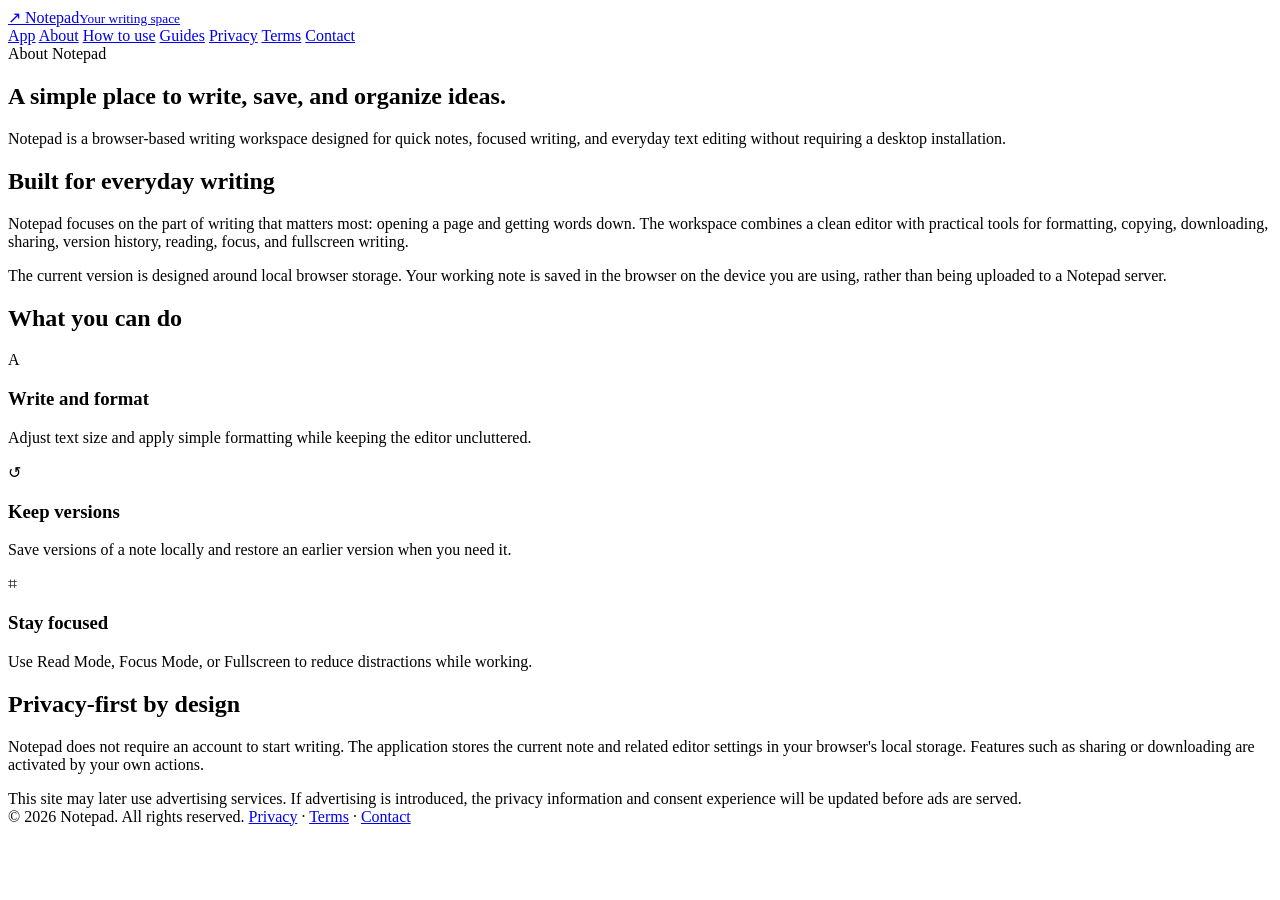
==== about.html @ c6e5960a "about.html" ====
<!DOCTYPE html>
<html lang="en">
<head>
  <meta charset="UTF-8">
  <meta name="viewport" content="width=device-width, initial-scale=1.0">
  <meta name="description" content="Learn what Notepad is, how it works, and why it is designed as a simple browser-based writing workspace.">
  <meta name="robots" content="index, follow">
  <meta name="theme-color" content="#2563eb">
  <title>About Notepad — Modern Online Writing Workspace</title>
  <link rel="stylesheet" href="site.css">
</head>
<body>
  <header class="site-header">
    <a class="site-brand" href="index.html" aria-label="Notepad home">
      <span class="site-logo" aria-hidden="true">↗</span>
      <span>Notepad<small>Your writing space</small></span>
    </a>
    <nav class="site-nav" aria-label="Primary navigation">
      <a href="index.html">App</a>
<a href="about.html" aria-current="page">About</a>
<a href="how-to-use.html">How to use</a>
<a href="guides.html">Guides</a>
<a href="privacy.html">Privacy</a>
<a href="terms.html">Terms</a>
<a href="contact.html">Contact</a>
    </nav>
  </header>
  <main class="page">
    
<section class="hero">
  <div class="eyebrow">About Notepad</div>
  <h1>A simple place to write, save, and organize ideas.</h1>
  <p class="lead">Notepad is a browser-based writing workspace designed for quick notes, focused writing, and everyday text editing without requiring a desktop installation.</p>
</section>

<section class="section">
  <h2>Built for everyday writing</h2>
  <p>Notepad focuses on the part of writing that matters most: opening a page and getting words down. The workspace combines a clean editor with practical tools for formatting, copying, downloading, sharing, version history, reading, focus, and fullscreen writing.</p>
  <p>The current version is designed around local browser storage. Your working note is saved in the browser on the device you are using, rather than being uploaded to a Notepad server.</p>
</section>

<section class="section">
  <h2>What you can do</h2>
  <div class="grid">
    <article class="card"><div class="feature-icon">A</div><h3>Write and format</h3><p>Adjust text size and apply simple formatting while keeping the editor uncluttered.</p></article>
    <article class="card"><div class="feature-icon">↺</div><h3>Keep versions</h3><p>Save versions of a note locally and restore an earlier version when you need it.</p></article>
    <article class="card"><div class="feature-icon">⌗</div><h3>Stay focused</h3><p>Use Read Mode, Focus Mode, or Fullscreen to reduce distractions while working.</p></article>
  </div>
</section>

<section class="section">
  <h2>Privacy-first by design</h2>
  <p>Notepad does not require an account to start writing. The application stores the current note and related editor settings in your browser's local storage. Features such as sharing or downloading are activated by your own actions.</p>
  <div class="callout">This site may later use advertising services. If advertising is introduced, the privacy information and consent experience will be updated before ads are served.</div>
</section>

  </main>
  <footer class="site-footer">
    <span>© 2026 Notepad. All rights reserved.</span>
    <span>
      <a href="privacy.html">Privacy</a> ·
      <a href="terms.html">Terms</a> ·
      <a href="contact.html">Contact</a>
    </span>
  </footer>
</body>
</html>
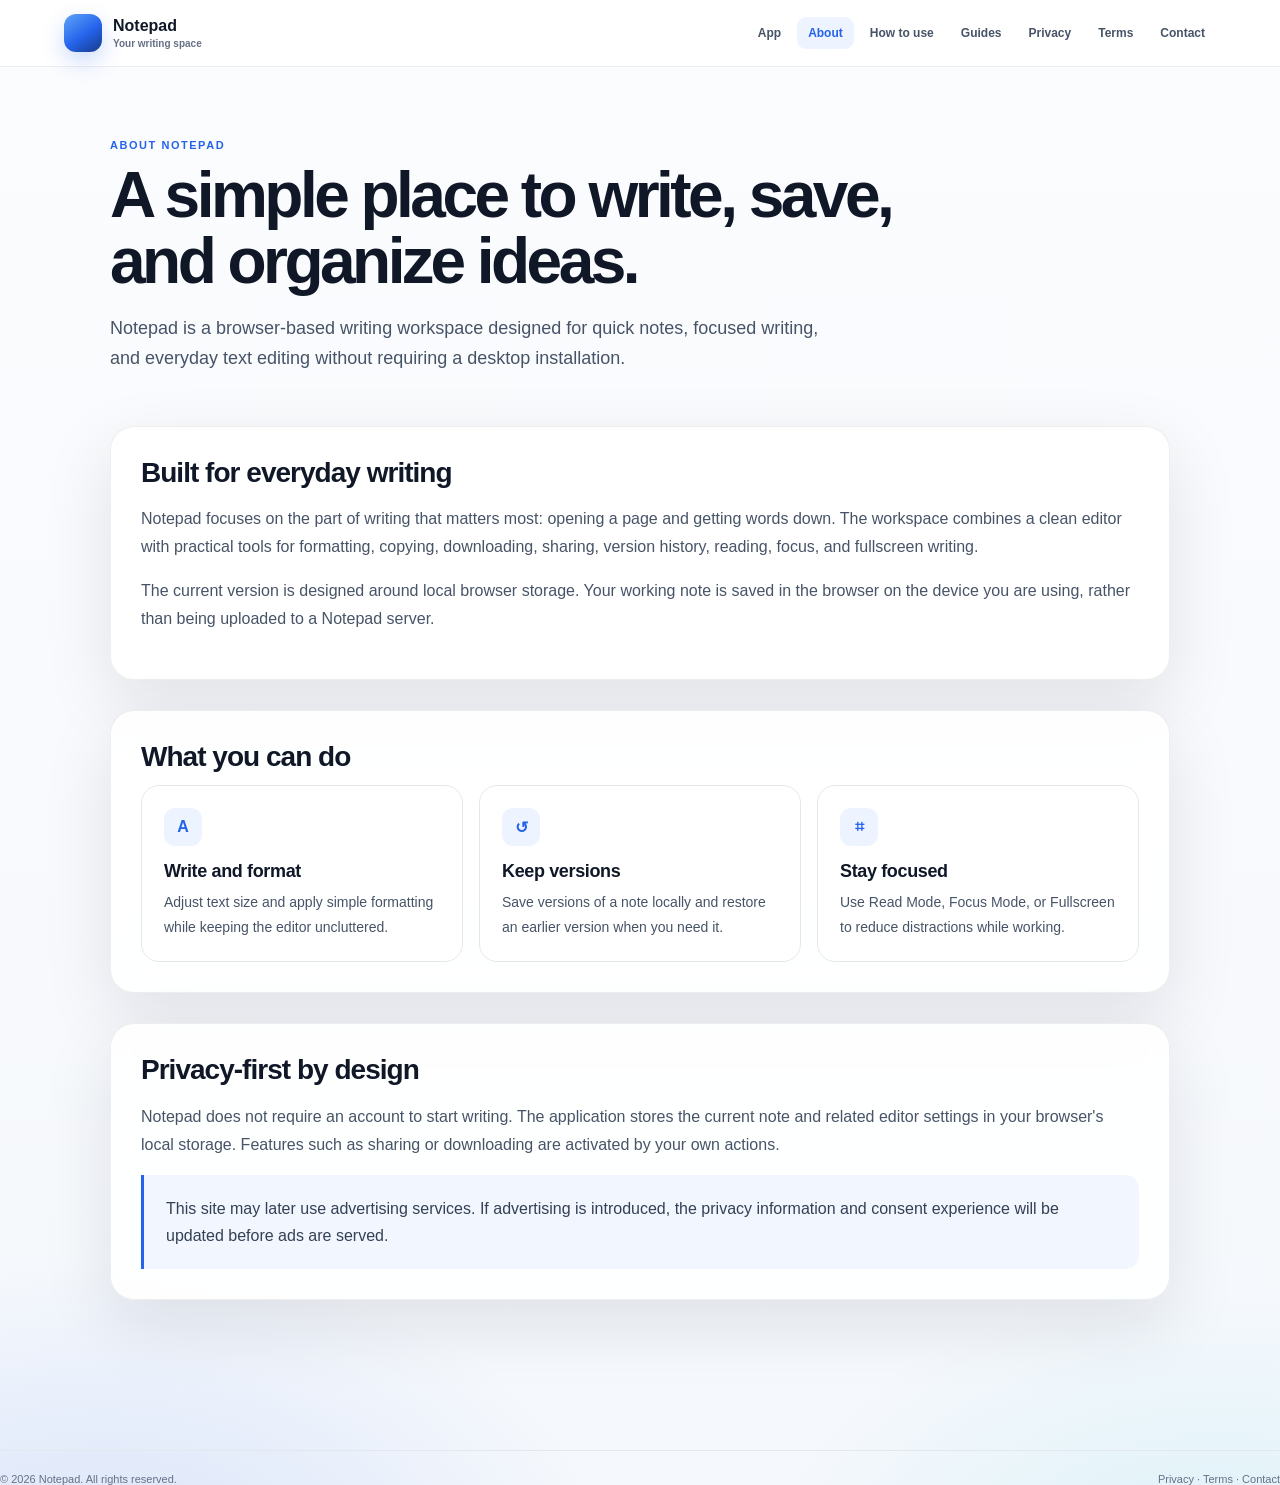
==== commit 8c4cca73: "about.html" ====
--- a/about.html
+++ b/about.html
@@ -12,7 +12,11 @@
 <body>
   <header class="site-header">
     <a class="site-brand" href="index.html" aria-label="Notepad home">
-      <span class="site-logo" aria-hidden="true">↗</span>
+      <span class="site-logo" aria-hidden="true">
+        <span class="site-logo-line site-logo-line-one"></span>
+        <span class="site-logo-line site-logo-line-two"></span>
+        <span class="site-logo-dot"></span>
+      </span>
       <span>Notepad<small>Your writing space</small></span>
     </a>
     <nav class="site-nav" aria-label="Primary navigation">
--- a/site.css
+++ b/site.css
@@ -0,0 +1,288 @@
+
+:root {
+  --blue: #2563eb;
+  --blue-2: #3b82f6;
+  --cyan: #06b6d4;
+  --ink: #101828;
+  --muted: #667085;
+  --line: #e4e7ec;
+  --surface: rgba(255,255,255,.88);
+  --bg: #f7f9fc;
+  --shadow: 0 24px 70px rgba(16,24,40,.10);
+}
+
+* { box-sizing: border-box; }
+
+html { scroll-behavior: smooth; }
+
+body {
+  margin: 0;
+  color: var(--ink);
+  font-family: Inter, ui-sans-serif, -apple-system, BlinkMacSystemFont,
+    "Segoe UI", Arial, sans-serif;
+  background:
+    radial-gradient(ellipse 700px 420px at 8% 105%, rgba(37,99,235,.13), transparent 72%),
+    radial-gradient(ellipse 620px 380px at 95% 105%, rgba(6,182,212,.10), transparent 72%),
+    linear-gradient(180deg, #fbfcfe 0%, #f5f8fc 100%);
+  min-height: 100vh;
+}
+
+a { color: inherit; }
+
+.site-header {
+  position: sticky;
+  top: 0;
+  z-index: 20;
+  display: flex;
+  align-items: center;
+  justify-content: space-between;
+  gap: 24px;
+  padding: 14px clamp(18px, 5vw, 72px);
+  background: rgba(255,255,255,.88);
+  border-bottom: 1px solid rgba(16,24,40,.07);
+  backdrop-filter: blur(18px);
+}
+
+.site-brand {
+  display: inline-flex;
+  align-items: center;
+  gap: 11px;
+  text-decoration: none;
+  font-weight: 800;
+}
+
+.site-logo {
+  width: 38px;
+  height: 38px;
+  border-radius: 12px;
+  display: grid;
+  place-items: center;
+  color: white;
+  font-size: 20px;
+  font-weight: 900;
+  background: linear-gradient(145deg, #60a5fa, #2563eb 55%, #173b87);
+  box-shadow: 0 9px 22px rgba(37,99,235,.24);
+}
+
+.site-brand small {
+  display: block;
+  margin-top: 3px;
+  color: var(--muted);
+  font-size: 10px;
+  font-weight: 600;
+}
+
+.site-nav {
+  display: flex;
+  flex-wrap: wrap;
+  align-items: center;
+  justify-content: flex-end;
+  gap: 5px;
+}
+
+.site-nav a {
+  padding: 9px 11px;
+  border-radius: 9px;
+  color: #475467;
+  text-decoration: none;
+  font-size: 12px;
+  font-weight: 700;
+}
+
+.site-nav a:hover,
+.site-nav a[aria-current="page"] {
+  color: var(--blue);
+  background: #edf4ff;
+}
+
+.page {
+  width: min(1060px, calc(100% - 36px));
+  margin: 0 auto;
+  padding: 72px 0 100px;
+}
+
+.hero {
+  max-width: 820px;
+  margin-bottom: 52px;
+}
+
+.eyebrow {
+  color: var(--blue);
+  font-size: 11px;
+  font-weight: 850;
+  letter-spacing: .14em;
+  text-transform: uppercase;
+}
+
+h1 {
+  margin: 12px 0 18px;
+  font-size: clamp(38px, 6vw, 64px);
+  line-height: 1.03;
+  letter-spacing: -.055em;
+}
+
+h2 {
+  margin: 0 0 12px;
+  font-size: 28px;
+  line-height: 1.15;
+  letter-spacing: -.035em;
+}
+
+h3 {
+  margin: 0 0 8px;
+  font-size: 18px;
+  letter-spacing: -.02em;
+}
+
+.lead {
+  margin: 0;
+  max-width: 740px;
+  color: #475467;
+  font-size: 18px;
+  line-height: 1.7;
+}
+
+.section {
+  margin-top: 30px;
+  padding: 30px;
+  background: var(--surface);
+  border: 1px solid rgba(16,24,40,.07);
+  border-radius: 24px;
+  box-shadow: var(--shadow);
+  backdrop-filter: blur(14px);
+}
+
+.section p,
+.section li {
+  color: #475467;
+  line-height: 1.75;
+}
+
+.section ul,
+.section ol {
+  padding-left: 22px;
+}
+
+.grid {
+  display: grid;
+  grid-template-columns: repeat(3, 1fr);
+  gap: 16px;
+}
+
+.card {
+  padding: 22px;
+  background: rgba(255,255,255,.78);
+  border: 1px solid var(--line);
+  border-radius: 18px;
+}
+
+.card p {
+  margin: 0;
+  font-size: 14px;
+}
+
+.feature-icon {
+  width: 38px;
+  height: 38px;
+  margin-bottom: 15px;
+  border-radius: 11px;
+  display: grid;
+  place-items: center;
+  color: var(--blue);
+  background: #edf4ff;
+  font-weight: 900;
+}
+
+.callout {
+  padding: 20px 22px;
+  border-left: 3px solid var(--blue);
+  border-radius: 0 14px 14px 0;
+  background: #f1f6ff;
+  color: #344054;
+  line-height: 1.7;
+}
+
+.steps {
+  counter-reset: step;
+  list-style: none;
+  padding: 0 !important;
+}
+
+.steps li {
+  counter-increment: step;
+  display: grid;
+  grid-template-columns: 36px 1fr;
+  gap: 14px;
+  margin: 0 0 22px;
+}
+
+.steps li::before {
+  content: counter(step);
+  width: 32px;
+  height: 32px;
+  display: grid;
+  place-items: center;
+  border-radius: 50%;
+  color: white;
+  background: var(--blue);
+  font-size: 12px;
+  font-weight: 850;
+}
+
+.article + .article {
+  margin-top: 42px;
+  padding-top: 42px;
+  border-top: 1px solid var(--line);
+}
+
+.article p { margin: 8px 0 0; }
+
+.site-footer {
+  margin-top: 50px;
+  padding-top: 22px;
+  border-top: 1px solid var(--line);
+  display: flex;
+  justify-content: space-between;
+  gap: 20px;
+  flex-wrap: wrap;
+  color: var(--muted);
+  font-size: 11px;
+}
+
+.site-footer a {
+  text-decoration: none;
+}
+
+.site-footer a:hover {
+  color: var(--blue);
+}
+
+.notice {
+  margin-top: 18px;
+  color: #667085;
+  font-size: 12px;
+  line-height: 1.6;
+}
+
+@media (max-width: 760px) {
+  .site-header {
+    align-items: flex-start;
+    flex-direction: column;
+  }
+
+  .site-nav {
+    justify-content: flex-start;
+  }
+
+  .page {
+    padding-top: 46px;
+  }
+
+  .grid {
+    grid-template-columns: 1fr;
+  }
+
+  .section {
+    padding: 22px;
+  }
+}
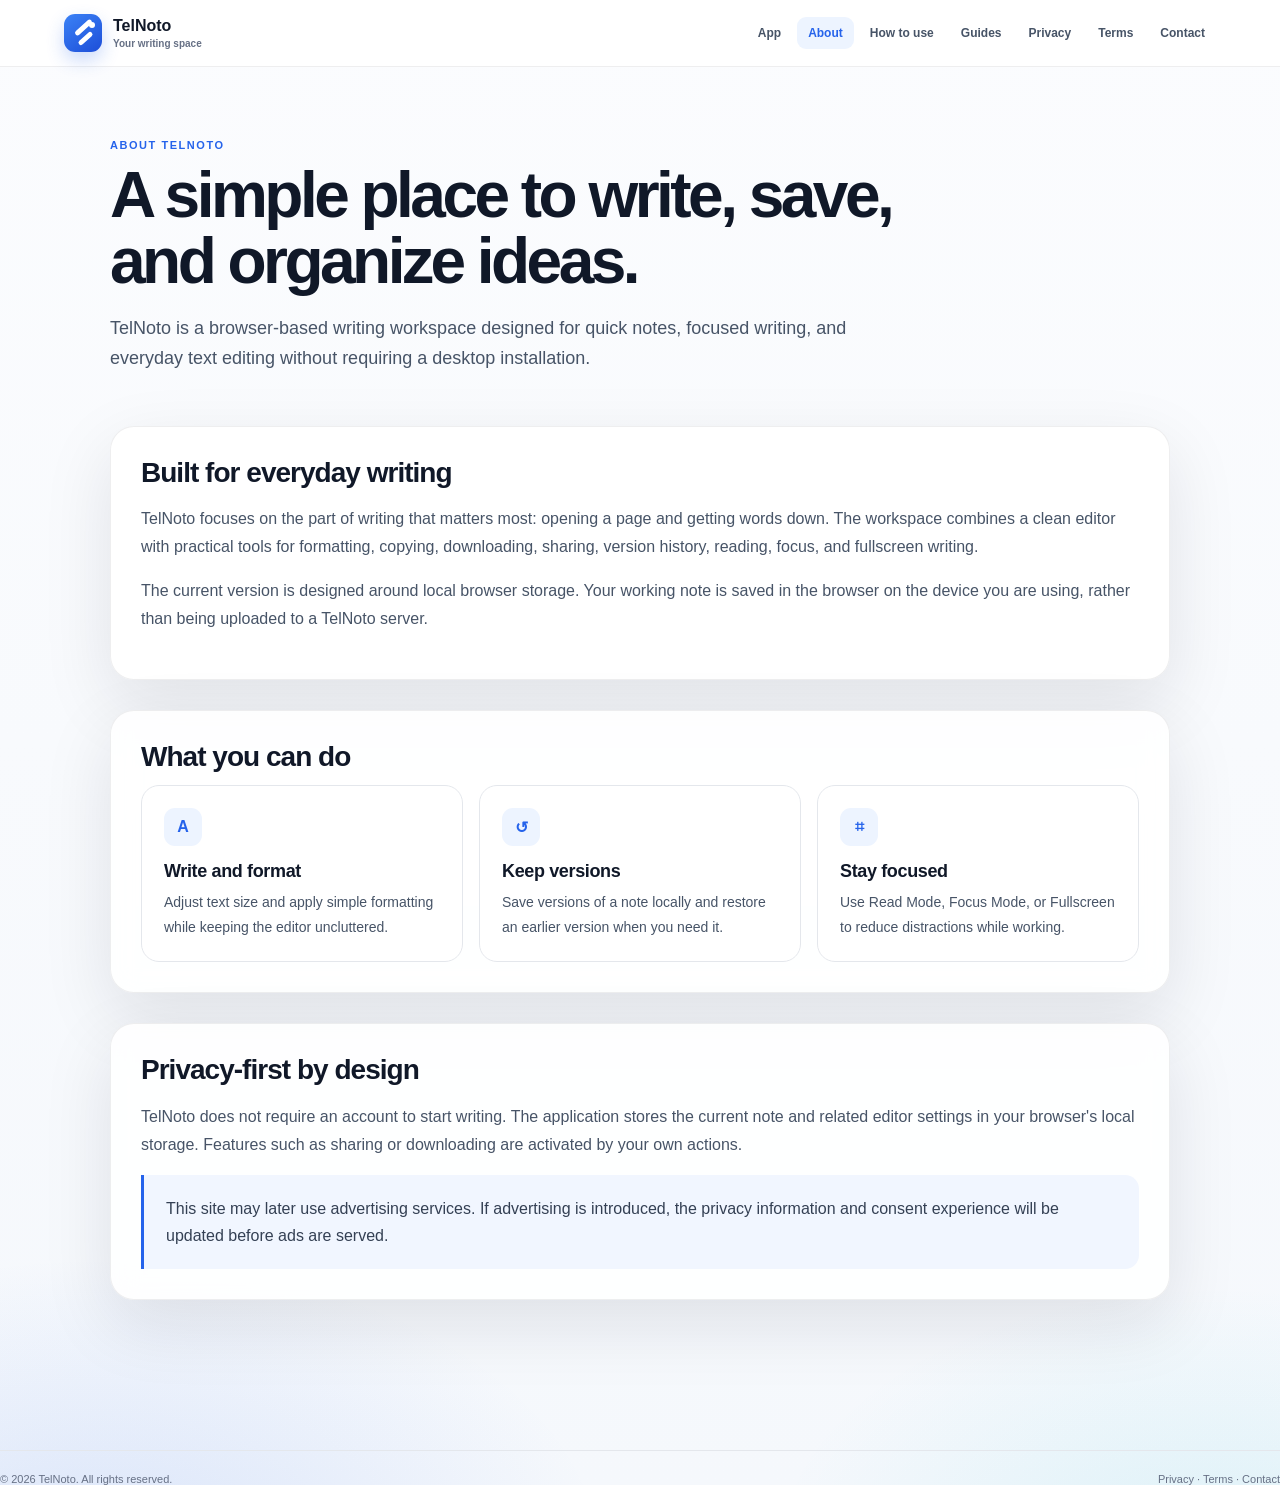
==== commit 5db03e63: "about.html" ====
--- a/about.html
+++ b/about.html
@@ -2,22 +2,25 @@
 <html lang="en">
 <head>
   <meta charset="UTF-8">
+  <link rel="icon" href="favicon.svg" type="image/svg+xml">
+  <link rel="icon" href="favicon.ico" sizes="any">
+  <link rel="icon" href="favicon.png" type="image/png" sizes="512x512">
   <meta name="viewport" content="width=device-width, initial-scale=1.0">
-  <meta name="description" content="Learn what Notepad is, how it works, and why it is designed as a simple browser-based writing workspace.">
+  <meta name="description" content="Learn what TelNoto is, how it works, and why it is designed as a simple browser-based writing workspace.">
   <meta name="robots" content="index, follow">
   <meta name="theme-color" content="#2563eb">
-  <title>About Notepad — Modern Online Writing Workspace</title>
+  <title>About TelNoto — Modern Online Writing Workspace</title>
   <link rel="stylesheet" href="site.css">
 </head>
 <body>
   <header class="site-header">
-    <a class="site-brand" href="index.html" aria-label="Notepad home">
+    <a class="site-brand" href="index.html" aria-label="TelNoto home">
       <span class="site-logo" aria-hidden="true">
         <span class="site-logo-line site-logo-line-one"></span>
         <span class="site-logo-line site-logo-line-two"></span>
         <span class="site-logo-dot"></span>
       </span>
-      <span>Notepad<small>Your writing space</small></span>
+      <span>TelNoto<small>Your writing space</small></span>
     </a>
     <nav class="site-nav" aria-label="Primary navigation">
       <a href="index.html">App</a>
@@ -32,15 +35,15 @@
   <main class="page">
     
 <section class="hero">
-  <div class="eyebrow">About Notepad</div>
+  <div class="eyebrow">About TelNoto</div>
   <h1>A simple place to write, save, and organize ideas.</h1>
-  <p class="lead">Notepad is a browser-based writing workspace designed for quick notes, focused writing, and everyday text editing without requiring a desktop installation.</p>
+  <p class="lead">TelNoto is a browser-based writing workspace designed for quick notes, focused writing, and everyday text editing without requiring a desktop installation.</p>
 </section>
 
 <section class="section">
   <h2>Built for everyday writing</h2>
-  <p>Notepad focuses on the part of writing that matters most: opening a page and getting words down. The workspace combines a clean editor with practical tools for formatting, copying, downloading, sharing, version history, reading, focus, and fullscreen writing.</p>
-  <p>The current version is designed around local browser storage. Your working note is saved in the browser on the device you are using, rather than being uploaded to a Notepad server.</p>
+  <p>TelNoto focuses on the part of writing that matters most: opening a page and getting words down. The workspace combines a clean editor with practical tools for formatting, copying, downloading, sharing, version history, reading, focus, and fullscreen writing.</p>
+  <p>The current version is designed around local browser storage. Your working note is saved in the browser on the device you are using, rather than being uploaded to a TelNoto server.</p>
 </section>
 
 <section class="section">
@@ -54,13 +57,13 @@
 
 <section class="section">
   <h2>Privacy-first by design</h2>
-  <p>Notepad does not require an account to start writing. The application stores the current note and related editor settings in your browser's local storage. Features such as sharing or downloading are activated by your own actions.</p>
+  <p>TelNoto does not require an account to start writing. The application stores the current note and related editor settings in your browser's local storage. Features such as sharing or downloading are activated by your own actions.</p>
   <div class="callout">This site may later use advertising services. If advertising is introduced, the privacy information and consent experience will be updated before ads are served.</div>
 </section>
 
   </main>
   <footer class="site-footer">
-    <span>© 2026 Notepad. All rights reserved.</span>
+    <span>© 2026 TelNoto. All rights reserved.</span>
     <span>
       <a href="privacy.html">Privacy</a> ·
       <a href="terms.html">Terms</a> ·
--- a/site.css
+++ b/site.css
@@ -54,14 +54,16 @@
 .site-logo {
   width: 38px;
   height: 38px;
-  border-radius: 12px;
-  display: grid;
-  place-items: center;
-  color: white;
-  font-size: 20px;
-  font-weight: 900;
-  background: linear-gradient(145deg, #60a5fa, #2563eb 55%, #173b87);
-  box-shadow: 0 9px 22px rgba(37,99,235,.24);
+  border-radius: 11px;
+  position: relative;
+  overflow: hidden;
+  background: linear-gradient(145deg, #3b82f6, #1d4ed8);
+  box-shadow: 0 8px 18px rgba(37,99,235,.24);
+  flex: 0 0 auto;
+  display: block;
+  color: transparent;
+  font-size: 0;
+  font-weight: normal;
 }
 
 .site-brand small {
@@ -286,3 +288,36 @@
     padding: 22px;
   }
 }
+
+
+/* Exact Notepad app logo — shared by the public pages */
+.site-logo-line {
+  position: absolute;
+  display: block;
+  height: 5px;
+  border-radius: 999px;
+  background: #fff;
+  transform: rotate(-42deg);
+}
+
+.site-logo-line-one {
+  width: 21px;
+  top: 11px;
+  left: 9px;
+}
+
+.site-logo-line-two {
+  width: 17px;
+  top: 22px;
+  left: 13px;
+}
+
+.site-logo-dot {
+  position: absolute;
+  width: 6px;
+  height: 6px;
+  border-radius: 50%;
+  background: #fff;
+  right: 7px;
+  top: 8px;
+}
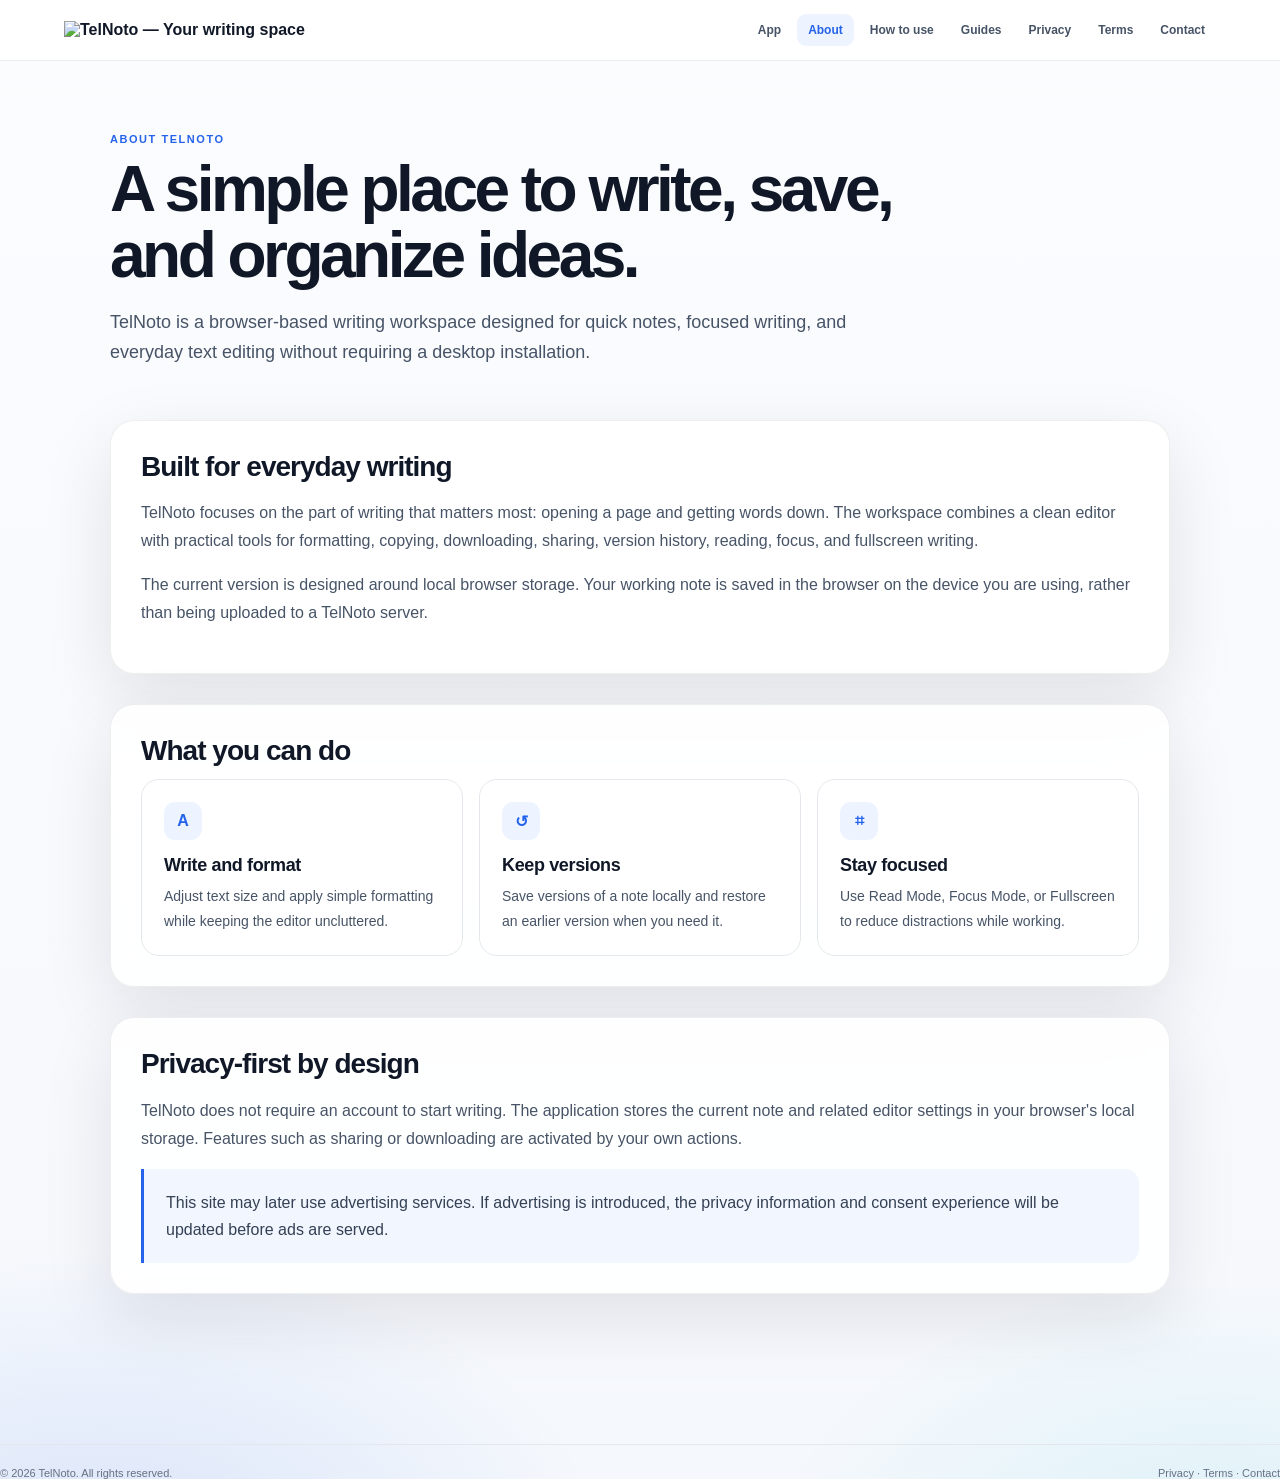
==== commit a3fd9492: "about.html" ====
--- a/about.html
+++ b/about.html
@@ -2,25 +2,20 @@
 <html lang="en">
 <head>
   <meta charset="UTF-8">
-  <link rel="icon" href="favicon.svg" type="image/svg+xml">
-  <link rel="icon" href="favicon.ico" sizes="any">
-  <link rel="icon" href="favicon.png" type="image/png" sizes="512x512">
   <meta name="viewport" content="width=device-width, initial-scale=1.0">
   <meta name="description" content="Learn what TelNoto is, how it works, and why it is designed as a simple browser-based writing workspace.">
   <meta name="robots" content="index, follow">
   <meta name="theme-color" content="#2563eb">
   <title>About TelNoto — Modern Online Writing Workspace</title>
   <link rel="stylesheet" href="site.css">
+  <link rel="icon" href="favicon.ico" sizes="any" />
+  <link rel="icon" href="favicon.png" type="image/png" sizes="64x64" />
+  <link rel="icon" href="favicon.svg" type="image/svg+xml" />
 </head>
 <body>
   <header class="site-header">
     <a class="site-brand" href="index.html" aria-label="TelNoto home">
-      <span class="site-logo" aria-hidden="true">
-        <span class="site-logo-line site-logo-line-one"></span>
-        <span class="site-logo-line site-logo-line-two"></span>
-        <span class="site-logo-dot"></span>
-      </span>
-      <span>TelNoto<small>Your writing space</small></span>
+      <img class="site-logo-image" src="telnoto-logo.png" alt="TelNoto — Your writing space" />
     </a>
     <nav class="site-nav" aria-label="Primary navigation">
       <a href="index.html">App</a>
--- a/site.css
+++ b/site.css
@@ -290,7 +290,7 @@
 }
 
 
-/* Exact Notepad app logo — shared by the public pages */
+/* Exact TelNoto app logo — shared by the public pages */
 .site-logo-line {
   position: absolute;
   display: block;
